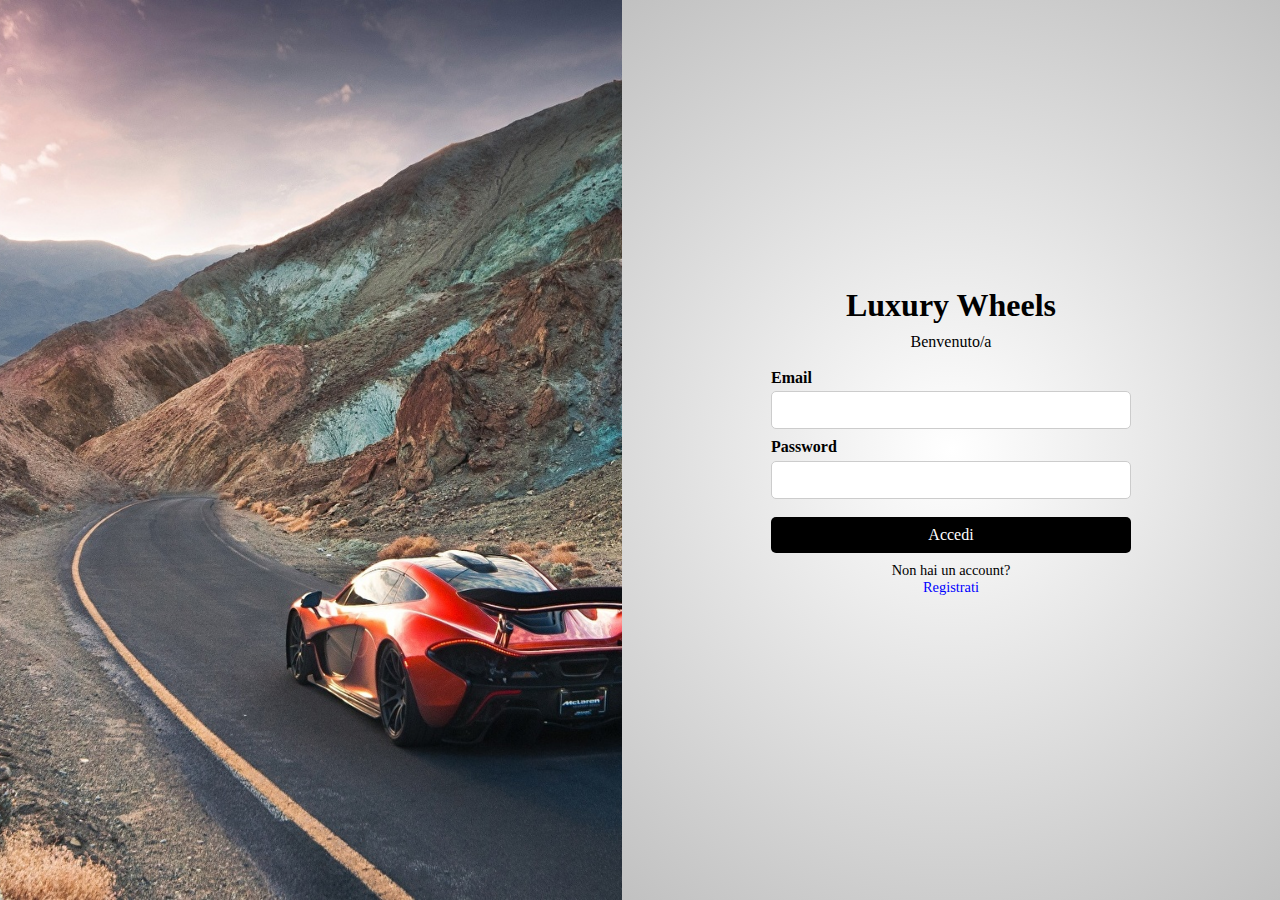
==== code/account.html @ 16d30186 "1° commit" ====
<!DOCTYPE html>
<html lang="it">
<head>
    <meta charset="UTF-8">
    <meta name="viewport" content="width=device-width, initial-scale=1.0">
    <title>Luxury Wheels - Account</title>
    
    <!-- Font -->
    <link rel="preconnect" href="https://fonts.googleapis.com">
    <link rel="preconnect" href="https://fonts.gstatic.com" crossorigin>
    <link href="https://fonts.googleapis.com/css2?family=Roboto:wght@300;400;700&display=swap" rel="stylesheet">
    
    <link rel="stylesheet" href="style-account.css" type="text/css">
</head>
<body>
    <div id="container">
        <div id="left-side"></div>
        <div id="right-side">
            <form id="login-form" action="account.php" method="post" novalidate>
                <h1>Luxury Wheels</h1>
                <p>Benvenuto/a</p>
            
                <label for="email">Email</label>
                <input type="email" id="email" name="email" required>
                <span class="error-message" id="email-error"></span>
            
                <label for="password">Password</label>
                <input type="password" id="password" name="password" required>
                <span class="error-message" id="password-error"></span>
            
                <button type="submit">Accedi</button>
            
                <p class="register-text">Non hai un account?<br><a href="register.html">Registrati</a></p>
            </form>            
        </div>
    </div>

    <script src="script-account.js"></script>
</body>
</html>
---- code/style-account.css ----
/* ---------------------- Default ---------------------- */
* {
    font-family: 'Roboto+Mono', 'Times New Roman', Times, serif;
    box-sizing: border-box;
    padding: 0;
    margin: 0;
}

.error-message {
    color: red;
    font-size: 0.8rem;
    margin-top: 0.5vh;
    display: none;
}

/* --------------------- Container ---------------------- */
#container {
    display: flex;
    height: 100vh;
}

#left-side {
    flex: 1;
    background: url('./auto/sfondo-account.png') center/cover no-repeat;
}

#right-side {
    flex: 1;
    background: rgb(255,255,255);
    background: radial-gradient(circle, rgba(255,255,255,1) 0%, rgba(193,193,193,1) 100%);
    display: flex;
    flex-direction: column;
    justify-content: center;
    align-items: center;
    padding: 2vh;
}

form {
    width: 80%;
    max-width: 40vh;
    text-align: center;
}

h1 {
    font-size: 2rem;
    margin-bottom: 1vh;
}

p {
    margin-bottom: 2vh;
}

label {
    display: block;
    text-align: left;
    margin-top: 1vh;
    font-weight: bold;
}

input {
    width: 100%;
    padding: 10px;
    margin-top: 0.5vh;
    border: 0.1vh solid #ccc;
    border-radius: 5px;
}

button {
    width: 100%;
    padding: 1vh;
    margin-top: 2vh;
    background: black;
    color: white;
    border: none;
    cursor: pointer;
    font-size: 1rem;
    border-radius: 5px;
}

.register-text {
    margin-top: 1vh;
    font-size: 0.9rem;
}

.register-text a {
    color: blue;
    text-decoration: none;
}

.register-text a:hover {
    text-decoration: underline;
}
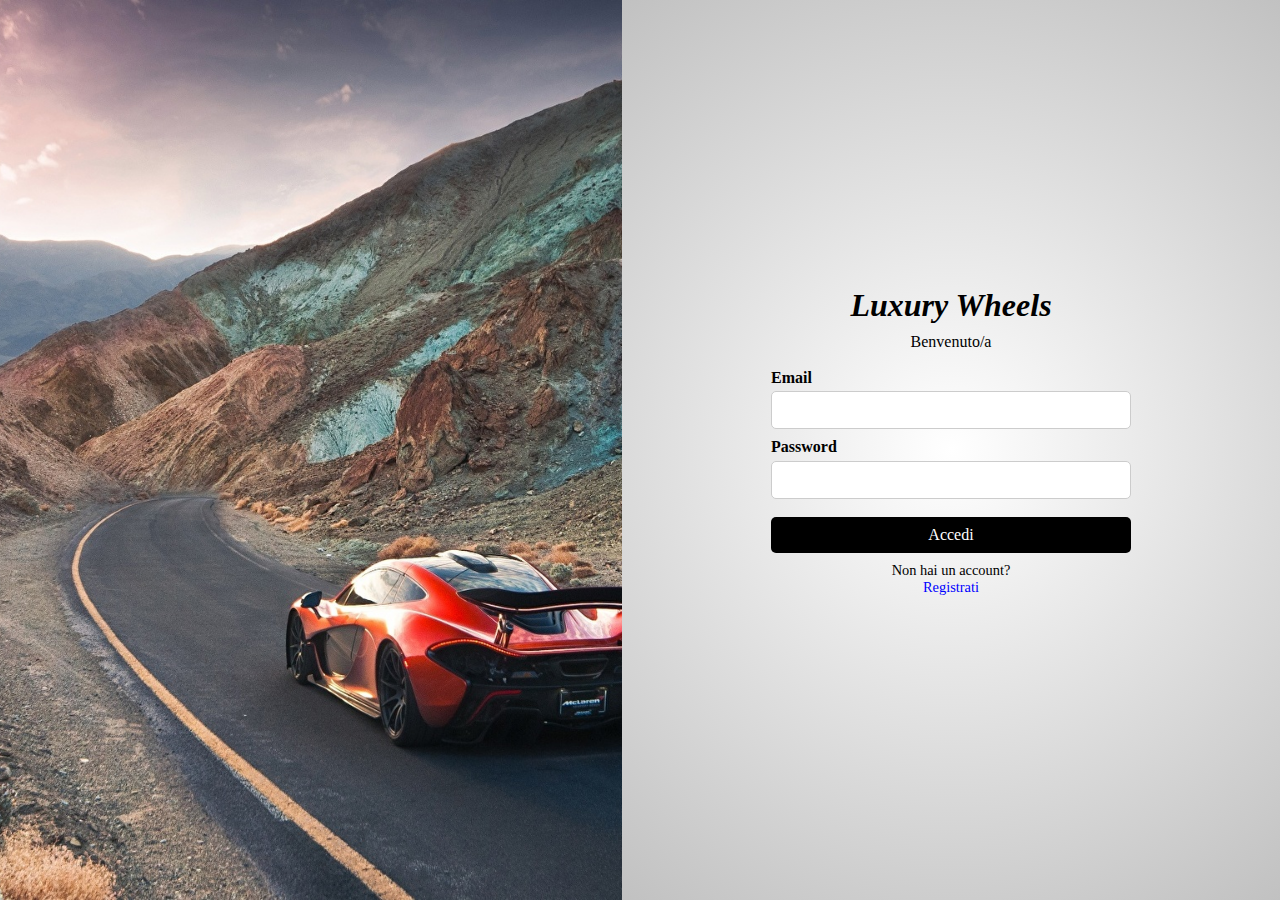
==== commit d756e54f: "aggiustamenti" ====
--- a/code/account.html
+++ b/code/account.html
@@ -17,7 +17,7 @@
         <div id="left-side"></div>
         <div id="right-side">
             <form id="login-form" action="account.php" method="post" novalidate>
-                <h1>Luxury Wheels</h1>
+                <div id="logo"><a href="index.html"><h1><i>Luxury Wheels</i></h1></a></div>
                 <p>Benvenuto/a</p>
             
                 <label for="email">Email</label>
--- a/code/style-account.css
+++ b/code/style-account.css
@@ -39,6 +39,11 @@
     width: 80%;
     max-width: 40vh;
     text-align: center;
+}
+
+#logo a{
+    text-decoration: none;
+    color: black;
 }
 
 h1 {
